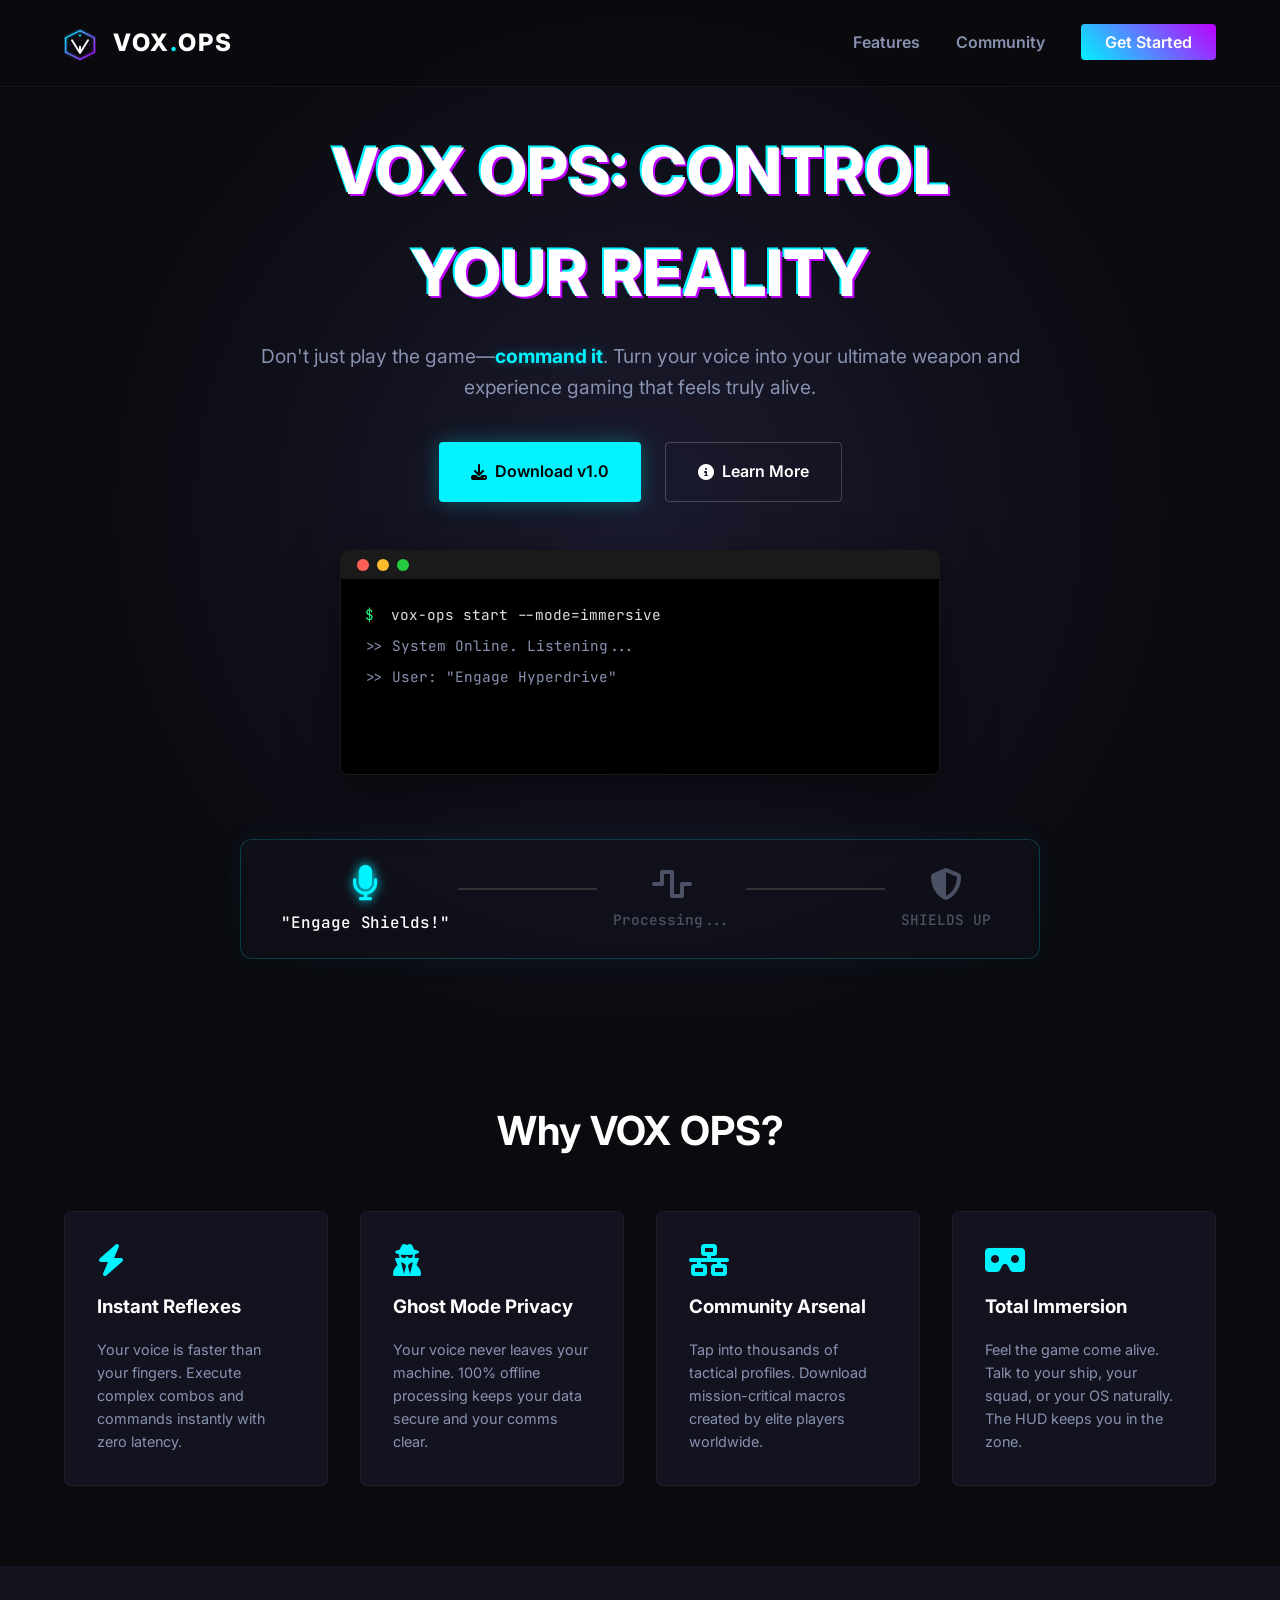
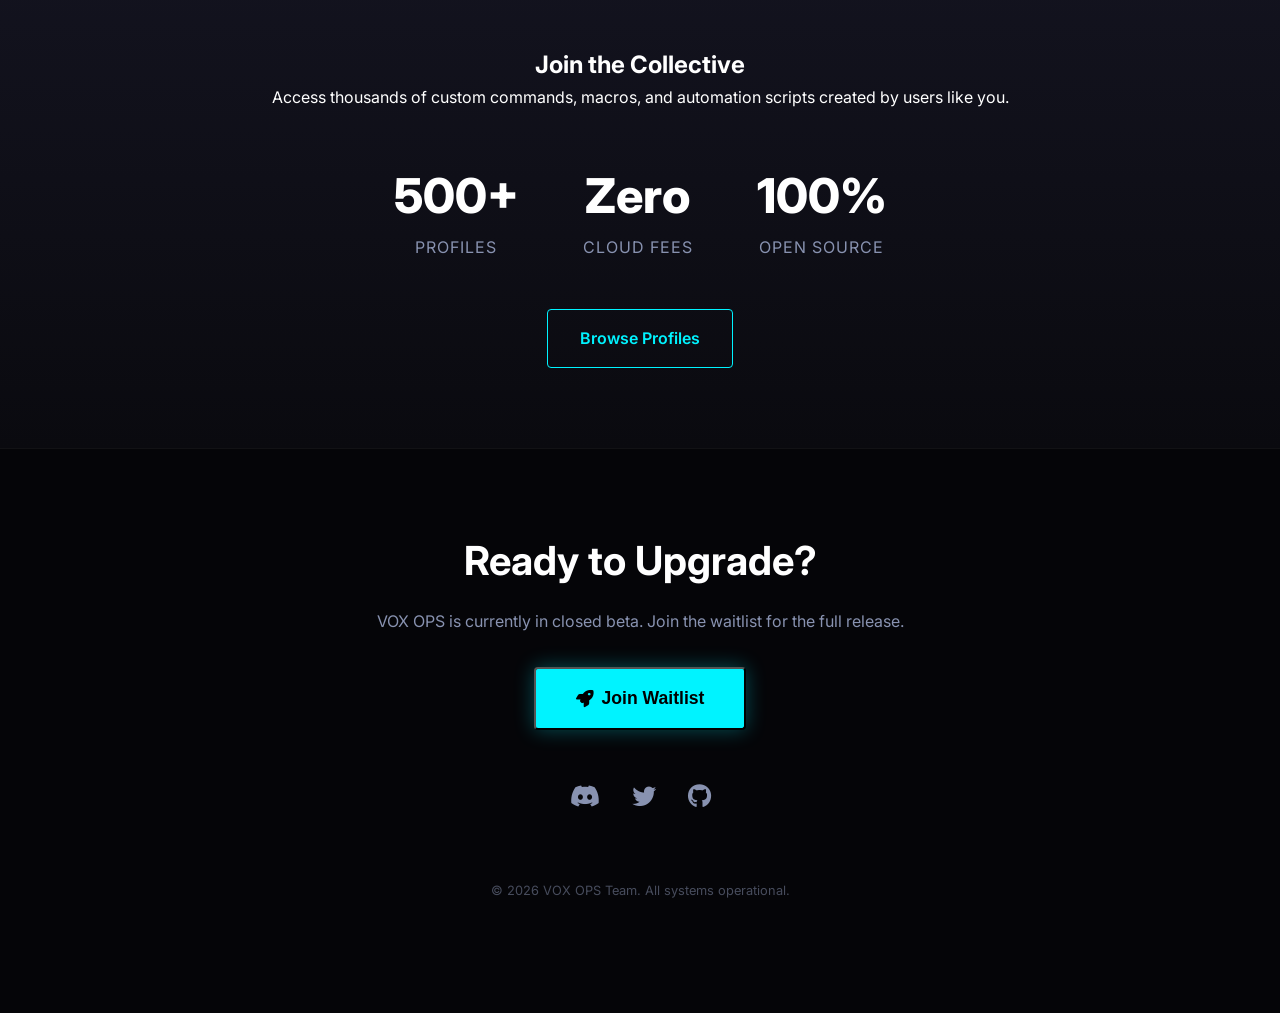
==== docs/index.html @ 04ea86f9 "Add files via upload" ====
<!DOCTYPE html>
<html lang="en">
<head>
    <meta charset="UTF-8">
    <meta name="viewport" content="width=device-width, initial-scale=1.0">
    <title>VOX OPS - The Next-Gen Voice Engine</title>
    
    <!-- SEO & Metadata -->
    <meta name="description" content="VOX OPS is a free, open-source, privacy-first AI voice assistant for gamers. Control your PC with zero latency, offline recognition, and custom macros.">
    <meta name="keywords" content="voice control, gaming voice ai, open source, privacy focused, offline speech recognition, elite dangerous voice attack alternative, star citizen voice commands, low latency voice macro, vox ops, voice ops, python voice assistant">
    <meta name="author" content="VOX OPS Team">
    <meta name="robots" content="index, follow">
    
    <!-- Open Graph / Social Media -->
    <meta property="og:title" content="VOX OPS: Control Your Reality">
    <meta property="og:description" content="The offline, privacy-first AI voice assistant designed for gamers. Zero latency. 100% Free.">
    <meta property="og:type" content="website">
    <meta property="og:url" content="https://pyvoice-community.onrender.com/">
    
    <link rel="icon" type="image/svg+xml" href="favicon.svg">
    <link rel="stylesheet" href="styles.css">
    <link rel="stylesheet" href="animation.css">
    <link href="https://fonts.googleapis.com/css2?family=Inter:wght@400;600;800&family=JetBrains+Mono:wght@400;700&display=swap" rel="stylesheet">
    <!-- Font Awesome for Icons -->
    <link rel="stylesheet" href="https://cdnjs.cloudflare.com/ajax/libs/font-awesome/6.4.0/css/all.min.css">
</head>
<body>

    <!-- NAV -->
    <nav class="navbar">
        <div class="logo">
            <img src="logo.svg" alt="VOX OPS Logo" style="height: 32px; vertical-align: middle; margin-right: 10px;">
            VOX<span class="dot">.</span>OPS
        </div>
        <div class="nav-links">
            <a href="#features">Features</a>
            <a href="#community">Community</a>
            <a href="#download" class="btn-nav">Get Started</a>
        </div>
    </nav>

    <!-- HERO -->
    <section class="hero">
        <div class="hero-content">
            <h1 class="glitch" data-text="VOX OPS: CONTROL YOUR REALITY">VOX OPS: CONTROL YOUR REALITY</h1>
            <p class="subtitle">Don't just play the game—<span class="highlight">command it</span>. Turn your voice into your ultimate weapon and experience gaming that feels truly alive.</p>
            <div class="cta-group">
                <!-- TODO: Replace YOUR_USERNAME and YOUR_REPO with your actual GitHub info after creating the release -->
                <a href="https://github.com/YOUR_USERNAME/vox-ops/releases/download/v1.0/VOX_OPS.zip" class="btn-primary"><i class="fas fa-download"></i> Download v1.0</a>
                <a href="#features" class="btn-secondary"><i class="fas fa-info-circle"></i> Learn More</a>
            </div>
            <div class="terminal-preview">
                <div class="terminal-header">
                    <span class="circle red"></span>
                    <span class="circle yellow"></span>
                    <span class="circle green"></span>
                </div>
                <div class="terminal-body">
                    <p><span class="prompt">$</span> vox-ops start --mode=immersive</p>
                    <p class="output">>> System Online. Listening...</p>
                    <p class="output">>> User: "Engage Hyperdrive"</p>
                    <p class="output">>> Action: Diverting Power to Engines [100%]</p>
                    <p class="output">>> Action: Charging FSD... <span class="highlight">JUMP READY</span></p>
                </div>
            </div>

            <!-- LIVE ANIMATION DEMO -->
            <div class="voice-demo-container">
                <!-- Step 1: Voice Input -->
                <div class="demo-step" id="step1">
                    <i class="fas fa-microphone demo-icon"></i>
                    <div class="demo-text">"Engage Shields!"</div>
                </div>
                
                <!-- Line -->
                <div class="demo-line" id="line1"></div>
                
                <!-- Step 2: Processing -->
                <div class="demo-step" id="step2">
                    <i class="fas fa-wave-square demo-icon"></i>
                    <div class="demo-text">Processing...</div>
                </div>
                
                <!-- Line -->
                <div class="demo-line" id="line2"></div>
                
                <!-- Step 3: Action -->
                <div class="demo-step" id="step3">
                    <i class="fas fa-shield-alt demo-icon"></i>
                    <div class="demo-text">SHIELDS UP</div>
                </div>
            </div>
        </div>
    </section>

    <!-- FEATURES GRID -->
    <section id="features" class="features">
        <h2 class="section-title">Why VOX OPS?</h2>
        <div class="grid">
            <div class="card">
                <i class="fas fa-bolt icon"></i>
                <h3>Instant Reflexes</h3>
                <p>Your voice is faster than your fingers. Execute complex combos and commands instantly with zero latency.</p>
            </div>
            <div class="card">
                <i class="fas fa-user-secret icon"></i>
                <h3>Ghost Mode Privacy</h3>
                <p>Your voice never leaves your machine. 100% offline processing keeps your data secure and your comms clear.</p>
            </div>
            <div class="card">
                <i class="fas fa-network-wired icon"></i>
                <h3>Community Arsenal</h3>
                <p>Tap into thousands of tactical profiles. Download mission-critical macros created by elite players worldwide.</p>
            </div>
            <div class="card">
                <i class="fas fa-vr-cardboard icon"></i>
                <h3>Total Immersion</h3>
                <p>Feel the game come alive. Talk to your ship, your squad, or your OS naturally. The HUD keeps you in the zone.</p>
            </div>
        </div>
    </section>

    <!-- COMMUNITY SECTION -->
    <section id="community" class="community">
        <div class="community-content">
            <h2>Join the Collective</h2>
            <p>Access thousands of custom commands, macros, and automation scripts created by users like you.</p>
            <div class="stats">
                <div class="stat-item">
                    <span class="count">500+</span>
                    <span class="label">Profiles</span>
                </div>
                <div class="stat-item">
                    <span class="count">Zero</span>
                    <span class="label">Cloud Fees</span>
                </div>
                <div class="stat-item">
                    <span class="count">100%</span>
                    <span class="label">Open Source</span>
                </div>
            </div>
            <a href="https://pyvoice-community.onrender.com" target="_blank" class="btn-outline">Browse Profiles</a>
        </div>
    </section>

    <!-- DOWNLOAD / FOOTER -->
    <footer id="download">
        <div class="footer-content">
            <h2>Ready to Upgrade?</h2>
            <p>VOX OPS is currently in closed beta. Join the waitlist for the full release.</p>
            <div class="download-options">
                <button class="btn-primary large" onclick="alert('Release Build In Progress. Stay Tuned!')"><i class="fas fa-rocket"></i> Join Waitlist</button>
            </div>
            <div class="socials">
                <a href="#"><i class="fab fa-discord"></i></a>
                <a href="#"><i class="fab fa-twitter"></i></a>
                <a href="#"><i class="fab fa-github"></i></a>
            </div>
            <p class="copyright">&copy; 2026 VOX OPS Team. All systems operational.</p>
        </div>
    </footer>

    <script src="script.js"></script>
</body>
</html>
---- docs/styles.css ----
:root {
    --bg-dark: #0a0a0f;
    --bg-card: #13131f;
    --primary: #00f3ff; /* Cyan */
    --secondary: #bd00ff; /* Purple */
    --text-main: #ffffff;
    --text-muted: #8892b0;
    --accent: #2bff88; /* Green for terminal */
    --font-main: 'Inter', sans-serif;
    --font-code: 'JetBrains Mono', monospace;
}

* {
    margin: 0;
    padding: 0;
    box-sizing: border-box;
    scroll-behavior: smooth;
}

body {
    background-color: var(--bg-dark);
    color: var(--text-main);
    font-family: var(--font-main);
    line-height: 1.6;
    overflow-x: hidden;
}

/* NAVBAR */
.navbar {
    display: flex;
    justify-content: space-between;
    align-items: center;
    padding: 1.5rem 5%;
    position: fixed;
    width: 100%;
    top: 0;
    background: rgba(10, 10, 15, 0.9);
    backdrop-filter: blur(10px);
    z-index: 1000;
    border-bottom: 1px solid rgba(255, 255, 255, 0.05);
}

.logo {
    font-size: 1.5rem;
    font-weight: 800;
    letter-spacing: 2px;
}

.logo .dot {
    color: var(--primary);
}

.nav-links a {
    color: var(--text-muted);
    text-decoration: none;
    margin-left: 2rem;
    font-weight: 600;
    transition: 0.3s;
}

.nav-links a:hover {
    color: var(--primary);
}

.btn-nav {
    background: linear-gradient(45deg, var(--primary), var(--secondary));
    padding: 0.5rem 1.5rem;
    border-radius: 4px;
    color: white !important;
}

/* HERO SECTION */
.hero {
    min-height: 100vh;
    height: auto;
    display: flex;
    align-items: center;
    justify-content: center;
    text-align: center;
    padding: 120px 5% 60px 5%;
    background: radial-gradient(circle at 50% 50%, #1a1a2e 0%, var(--bg-dark) 70%);
}

.hero-content {
    max-width: 800px;
    width: 100%;
    display: flex;
    flex-direction: column;
    align-items: center;
}

h1.glitch {
    font-size: 4rem;
    font-weight: 800;
    margin-bottom: 1rem;
    position: relative;
    color: var(--text-main);
    text-shadow: 2px 2px var(--secondary), -2px -2px var(--primary);
}

.subtitle {
    font-size: 1.2rem;
    color: var(--text-muted);
    margin-bottom: 2.5rem;
}

.cta-group {
    display: flex;
    justify-content: center;
    gap: 1.5rem;
    margin-bottom: 3rem;
}

.btn-primary, .btn-secondary {
    padding: 1rem 2rem;
    border-radius: 4px;
    text-decoration: none;
    font-weight: 600;
    transition: 0.3s;
    display: inline-flex;
    align-items: center;
    gap: 0.5rem;
}

.btn-primary {
    background: var(--primary);
    color: #000;
    box-shadow: 0 0 20px rgba(0, 243, 255, 0.3);
}

.btn-primary:hover {
    transform: translateY(-2px);
    box-shadow: 0 0 30px rgba(0, 243, 255, 0.5);
}

.btn-secondary {
    border: 1px solid rgba(255, 255, 255, 0.2);
    color: var(--text-main);
}

.btn-secondary:hover {
    background: rgba(255, 255, 255, 0.1);
}

/* TERMINAL PREVIEW */
.terminal-preview {
    background: #000;
    border: 1px solid rgba(255, 255, 255, 0.1);
    border-radius: 8px;
    text-align: left;
    max-width: 600px;
    width: 100%;
    margin: 0 auto;
    box-shadow: 0 20px 50px rgba(0, 0, 0, 0.5);
    overflow: hidden;
}

.terminal-header {
    background: #1a1a1a;
    padding: 0.5rem 1rem;
    display: flex;
    gap: 0.5rem;
}

.circle {
    width: 12px;
    height: 12px;
    border-radius: 50%;
}

.red { background: #ff5f56; }
.yellow { background: #ffbd2e; }
.green { background: #27c93f; }

.terminal-body {
    padding: 1.5rem;
    font-family: var(--font-code);
    font-size: 0.9rem;
    color: #e0e0e0;
}

.prompt { color: var(--accent); margin-right: 0.5rem; }
.output { color: var(--text-muted); margin-top: 0.5rem; display: block; }

.highlight {
    color: var(--primary);
    font-weight: bold;
    text-shadow: 0 0 10px rgba(0, 243, 255, 0.3);
}

/* FEATURES GRID */
.features {
    padding: 5rem 5%;
}

.section-title {
    text-align: center;
    font-size: 2.5rem;
    margin-bottom: 3rem;
}

.grid {
    display: grid;
    grid-template-columns: repeat(auto-fit, minmax(250px, 1fr));
    gap: 2rem;
}

.card {
    background: var(--bg-card);
    padding: 2rem;
    border-radius: 8px;
    border: 1px solid rgba(255, 255, 255, 0.05);
    transition: 0.3s;
}

.card:hover {
    transform: translateY(-5px);
    border-color: var(--primary);
    box-shadow: 0 10px 30px rgba(0, 243, 255, 0.1);
}

.icon {
    font-size: 2rem;
    color: var(--primary);
    margin-bottom: 1rem;
}

.card h3 {
    margin-bottom: 1rem;
}

.card p {
    color: var(--text-muted);
    font-size: 0.9rem;
}

/* COMMUNITY SECTION */
.community {
    padding: 5rem 5%;
    text-align: center;
    background: linear-gradient(to top, #0a0a0f, #13131f);
}

.community-content {
    max-width: 1000px;
    margin: 0 auto;
}

.stats {
    display: flex;
    justify-content: center;
    gap: 4rem;
    margin: 3rem 0;
    flex-wrap: wrap;
}

.stat-item {
    display: flex;
    flex-direction: column;
}

.count {
    font-size: 3rem;
    font-weight: 800;
    color: var(--text-main);
}

.label {
    color: var(--text-muted);
    font-size: 1rem;
    text-transform: uppercase;
    letter-spacing: 1px;
}

.btn-outline {
    display: inline-block;
    padding: 1rem 2rem;
    border: 1px solid var(--primary);
    color: var(--primary);
    text-decoration: none;
    border-radius: 4px;
    font-weight: 600;
    transition: 0.3s;
}

.btn-outline:hover {
    background: var(--primary);
    color: #000;
    box-shadow: 0 0 20px rgba(0, 243, 255, 0.3);
}

/* FOOTER */
footer {
    padding: 5rem 5%;
    text-align: center;
    background: #050508;
    border-top: 1px solid rgba(255, 255, 255, 0.05);
}

.footer-content {
    max-width: 800px;
    margin: 0 auto; /* Fix drifting to left */
    display: flex;
    flex-direction: column;
    align-items: center;
}

.footer-content h2 {
    font-size: 2.5rem;
    margin-bottom: 1rem;
}

.footer-content p {
    color: var(--text-muted);
    margin-bottom: 2rem;
}

.download-options {
    display: flex;
    gap: 1rem;
    margin-bottom: 3rem;
    flex-wrap: wrap;
    justify-content: center;
}

.large {
    padding: 1.2rem 2.5rem;
    font-size: 1.1rem;
}

.socials {
    display: flex;
    gap: 2rem;
    margin-bottom: 2rem;
}

.socials a {
    color: var(--text-muted);
    font-size: 1.5rem;
    transition: 0.3s;
}

.socials a:hover {
    color: var(--primary);
    transform: translateY(-3px);
}

.copyright {
    font-size: 0.8rem;
    opacity: 0.5;
    margin-top: 2rem;
}

/* RESPONSIVE */
@media (max-width: 768px) {
    .navbar {
        padding: 1rem 5%;
    }
    
    .nav-links {
        display: none; /* Mobile menu hidden for simplicity */
    }
    
    h1.glitch {
        font-size: 2.5rem;
    }
    
    .cta-group {
        flex-direction: column;
    }
    
    .stats {
        gap: 2rem;
    }
}
---- docs/animation.css ----
/* ANIMATION CONTAINER */
.voice-demo-container {
    margin-top: 4rem;
    position: relative;
    width: 100%;
    max-width: 800px;
    height: 120px;
    background: rgba(19, 19, 31, 0.5);
    border: 1px solid rgba(0, 243, 255, 0.2);
    border-radius: 12px;
    display: flex;
    align-items: center;
    justify-content: space-between;
    padding: 0 3rem;
    overflow: hidden;
    box-shadow: 0 0 30px rgba(0, 243, 255, 0.05);
}

/* STEP 1: USER VOICE */
.demo-step {
    display: flex;
    flex-direction: column;
    align-items: center;
    justify-content: center;
    position: relative;
    z-index: 2;
    transition: all 0.5s ease;
    opacity: 0.5;
}

.demo-step.active {
    opacity: 1;
    transform: scale(1.1);
}

.demo-icon {
    font-size: 2rem;
    margin-bottom: 0.5rem;
    color: var(--text-muted);
}

.demo-step.active .demo-icon {
    color: var(--primary);
    text-shadow: 0 0 10px var(--primary);
}

.demo-text {
    font-family: var(--font-code);
    font-size: 0.9rem;
    color: var(--text-muted);
    font-weight: 500;
}

.demo-step.active .demo-text {
    color: #fff;
}

/* CONNECTING LINES */
.demo-line {
    flex-grow: 1;
    height: 2px;
    background: #333;
    margin: 0 1rem;
    position: relative;
    top: -10px;
}

.demo-line::after {
    content: '';
    position: absolute;
    top: 0;
    left: 0;
    width: 0%;
    height: 100%;
    background: var(--primary);
    box-shadow: 0 0 10px var(--primary);
    transition: width 0.5s linear;
}

.demo-line.active::after {
    width: 100%;
}

/* PULSE EFFECT FOR MIC */
@keyframes mic-pulse {
    0% { transform: scale(1); box-shadow: 0 0 0 0 rgba(0, 243, 255, 0.4); }
    70% { transform: scale(1.2); box-shadow: 0 0 0 10px rgba(0, 243, 255, 0); }
    100% { transform: scale(1); box-shadow: 0 0 0 0 rgba(0, 243, 255, 0); }
}

.demo-step.active .fa-microphone {
    animation: mic-pulse 1.5s infinite;
}

/* ACTION SUCCESS FLASH */
.demo-step.success .demo-icon {
    color: var(--accent);
    text-shadow: 0 0 15px var(--accent);
}

.demo-step.success .demo-text {
    color: var(--accent);
}
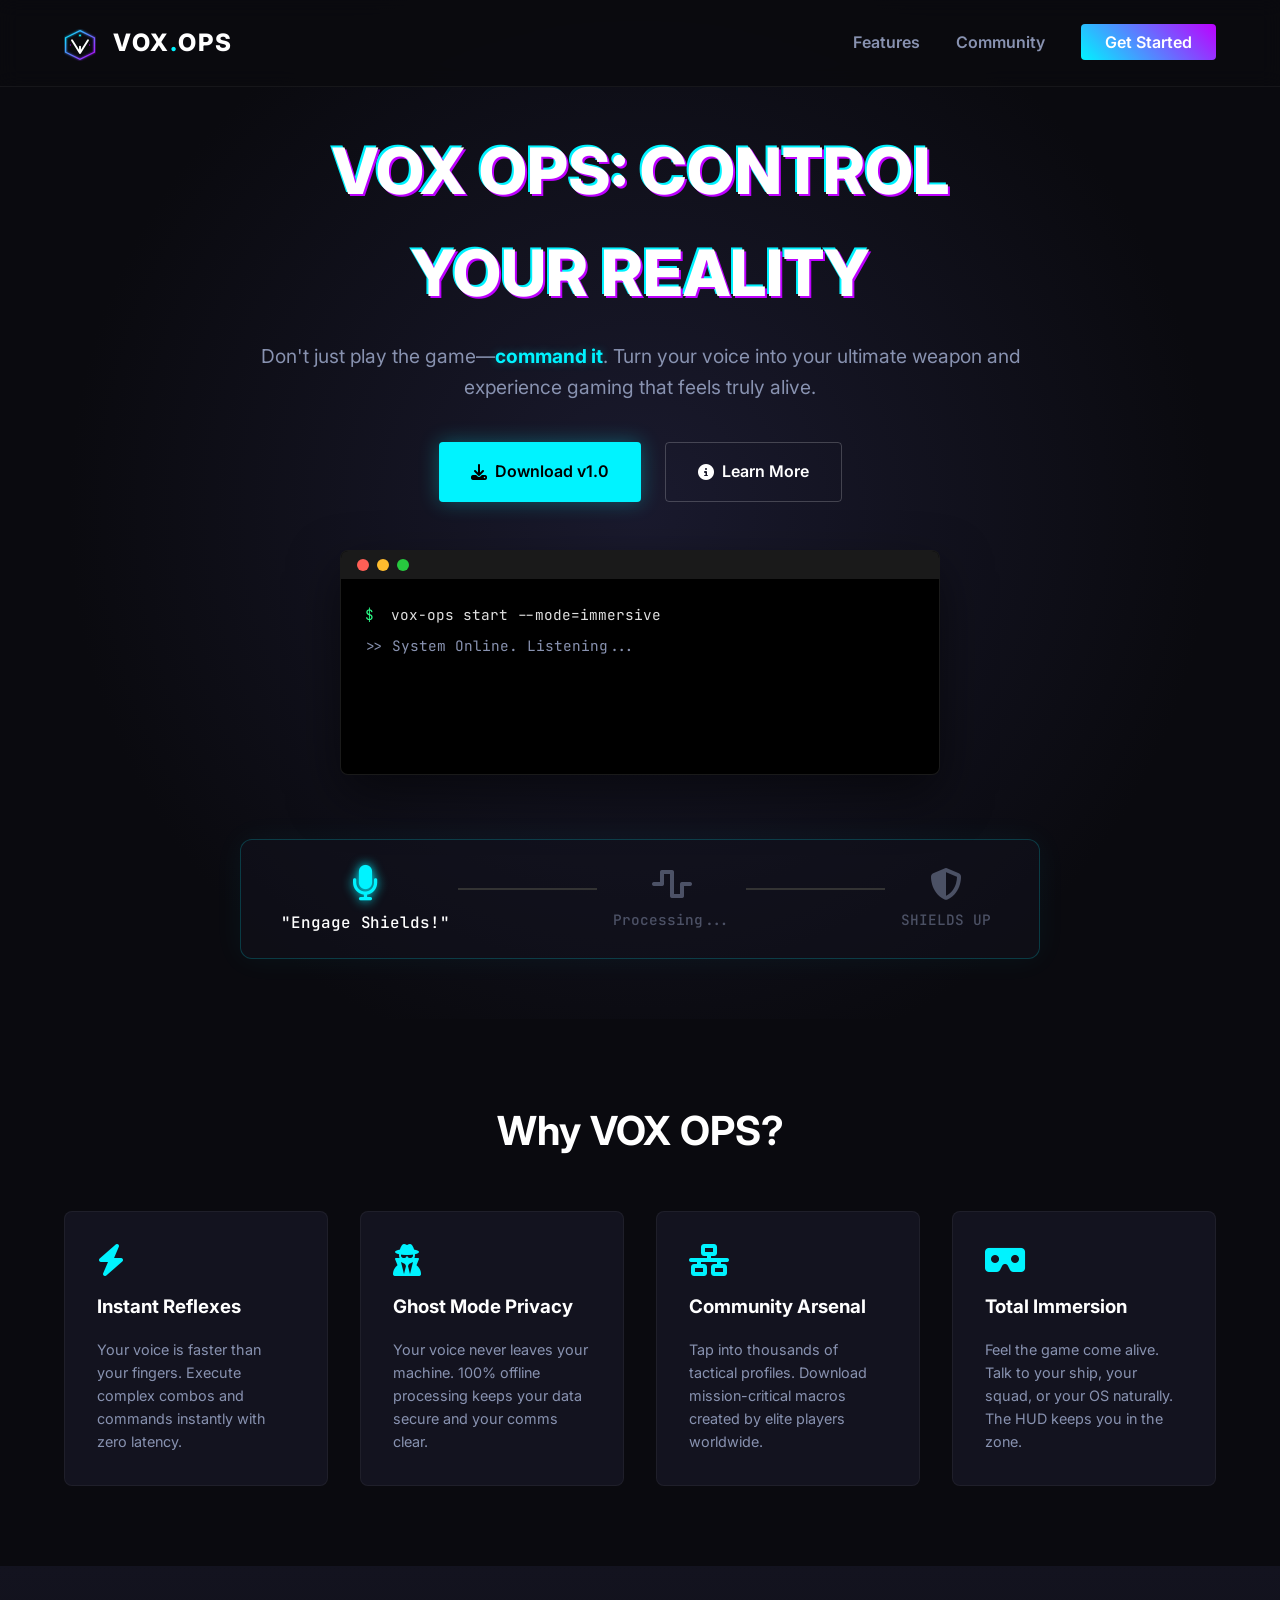
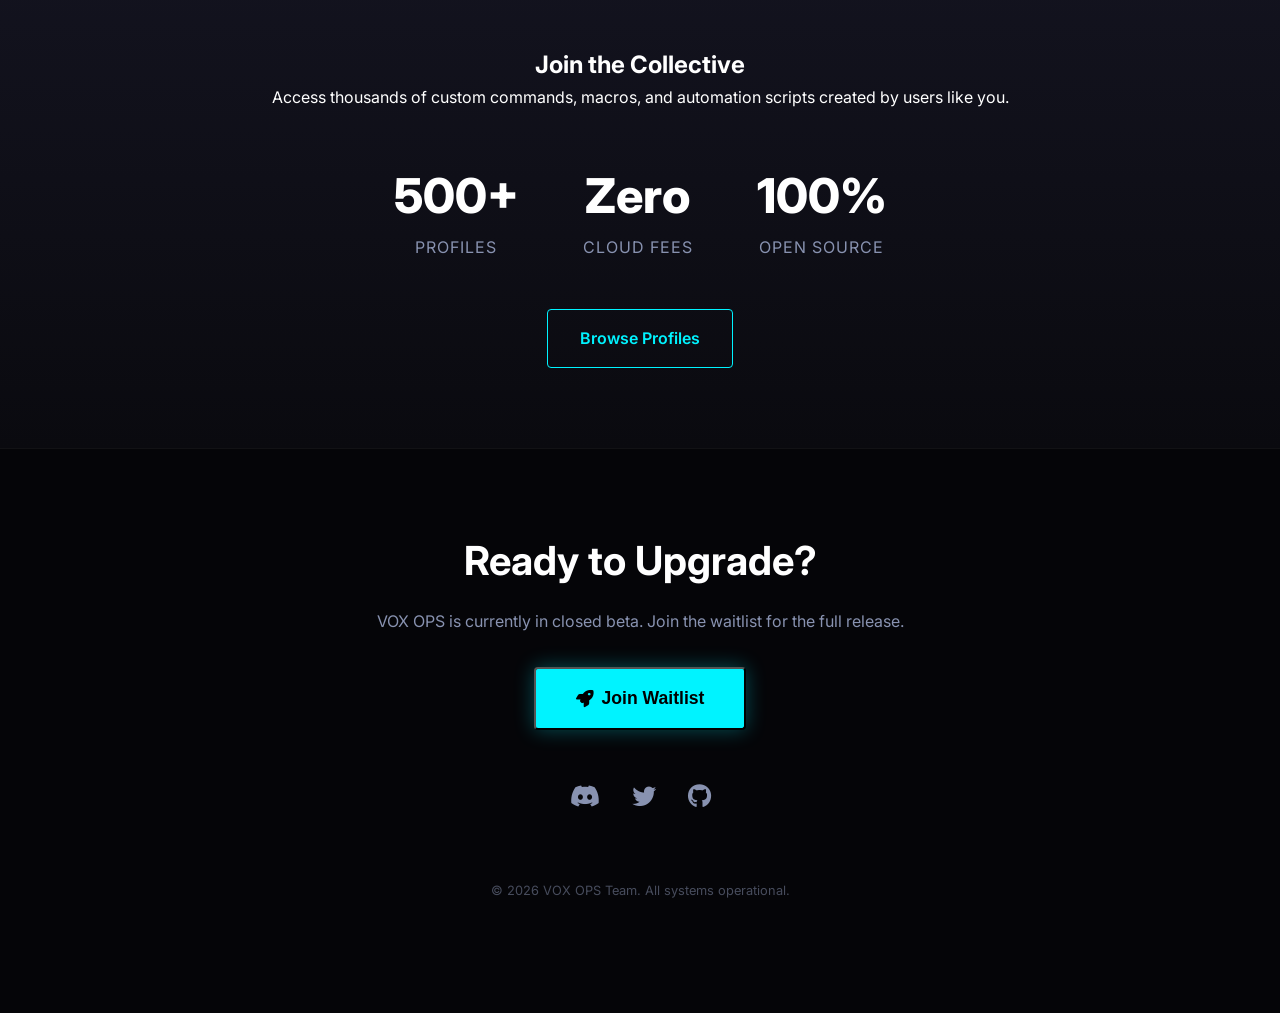
==== commit 0ed90c11: "Update index.html" ====
--- a/docs/index.html
+++ b/docs/index.html
@@ -46,7 +46,7 @@
             <p class="subtitle">Don't just play the game—<span class="highlight">command it</span>. Turn your voice into your ultimate weapon and experience gaming that feels truly alive.</p>
             <div class="cta-group">
                 <!-- TODO: Replace YOUR_USERNAME and YOUR_REPO with your actual GitHub info after creating the release -->
-                <a href="https://github.com/YOUR_USERNAME/vox-ops/releases/download/v1.0/VOX_OPS.zip" class="btn-primary"><i class="fas fa-download"></i> Download v1.0</a>
+                <a href="https://github.com/milak-web/vox-ops/releases/download/v1.0/VOX_OPS.zip" class="btn-primary"><i class="fas fa-download"></i> Download v1.0</a>
                 <a href="#features" class="btn-secondary"><i class="fas fa-info-circle"></i> Learn More</a>
             </div>
             <div class="terminal-preview">
@@ -162,4 +162,4 @@
 
     <script src="script.js"></script>
 </body>
-</html>+</html>
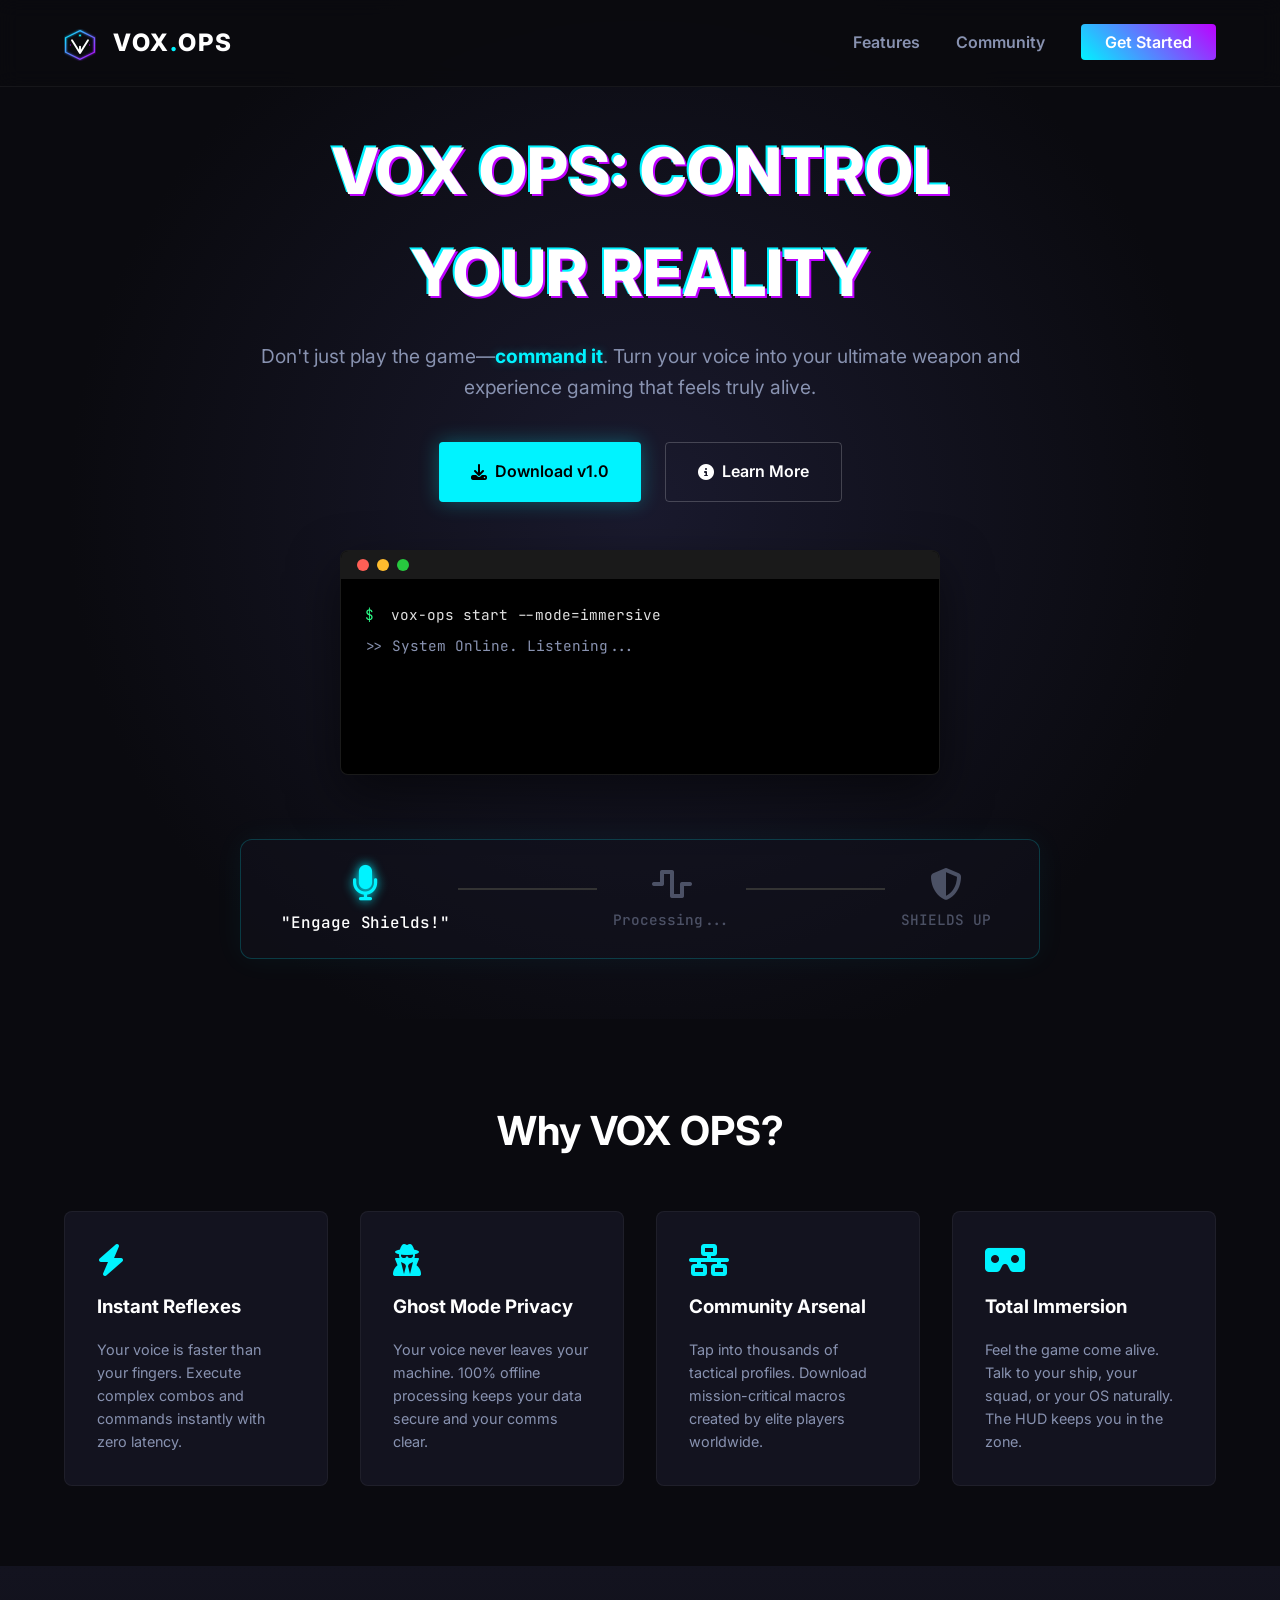
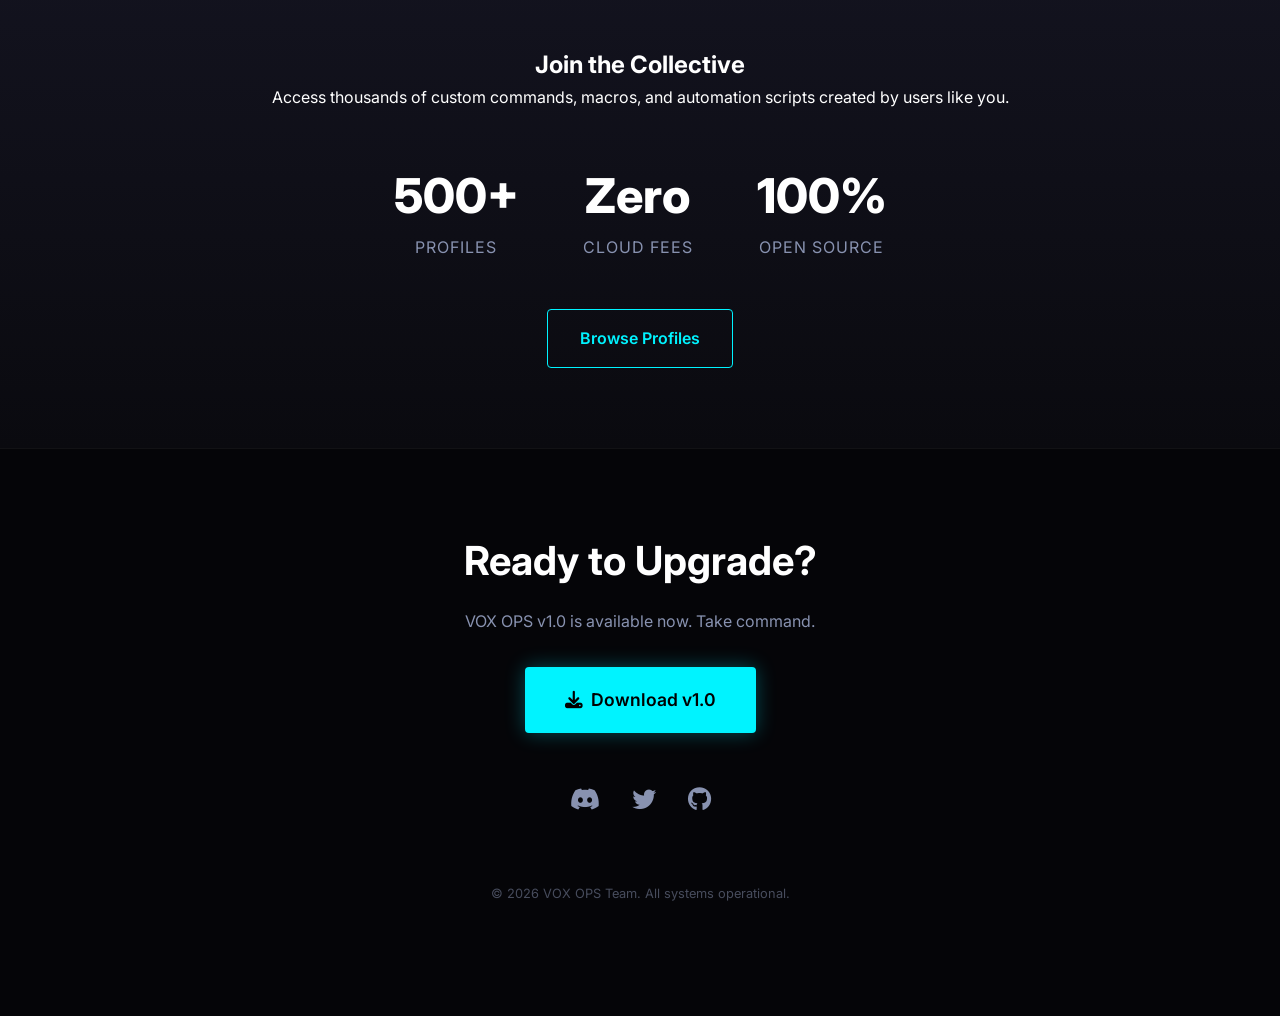
==== commit 62b69a91: "Update index.html" ====
--- a/docs/index.html
+++ b/docs/index.html
@@ -15,7 +15,29 @@
     <meta property="og:title" content="VOX OPS: Control Your Reality">
     <meta property="og:description" content="The offline, privacy-first AI voice assistant designed for gamers. Zero latency. 100% Free.">
     <meta property="og:type" content="website">
-    <meta property="og:url" content="https://pyvoice-community.onrender.com/">
+    <meta property="og:url" content="https://milak-web.github.io/vox-ops/">
+    
+    <!-- Schema.org Structured Data for Google Rich Snippets -->
+    <script type="application/ld+json">
+    {
+      "@context": "https://schema.org",
+      "@type": "SoftwareApplication",
+      "name": "VOX OPS",
+      "operatingSystem": "Windows",
+      "applicationCategory": "GameApplication",
+      "offers": {
+        "@type": "Offer",
+        "price": "0",
+        "priceCurrency": "USD"
+      },
+      "description": "VOX OPS is a free, open-source, offline AI voice assistant for gaming. Control Elite Dangerous, Star Citizen, and Windows with zero latency voice commands.",
+      "author": {
+        "@type": "Person",
+        "name": "milak-web"
+      },
+      "downloadUrl": "https://github.com/milak-web/vox-ops/releases/download/v1.0/VOXOPS.exe"
+    }
+    </script>
     
     <link rel="icon" type="image/svg+xml" href="favicon.svg">
     <link rel="stylesheet" href="styles.css">
@@ -46,7 +68,7 @@
             <p class="subtitle">Don't just play the game—<span class="highlight">command it</span>. Turn your voice into your ultimate weapon and experience gaming that feels truly alive.</p>
             <div class="cta-group">
                 <!-- TODO: Replace YOUR_USERNAME and YOUR_REPO with your actual GitHub info after creating the release -->
-                <a href="https://github.com/milak-web/vox-ops/releases/download/v1.0/VOX_OPS.zip" class="btn-primary"><i class="fas fa-download"></i> Download v1.0</a>
+                <a href="https://github.com/milak-web/vox-ops/releases/download/v1.0/VOXOPS.exe" class="btn-primary"><i class="fas fa-download"></i> Download v1.0</a>
                 <a href="#features" class="btn-secondary"><i class="fas fa-info-circle"></i> Learn More</a>
             </div>
             <div class="terminal-preview">
@@ -147,14 +169,14 @@
     <footer id="download">
         <div class="footer-content">
             <h2>Ready to Upgrade?</h2>
-            <p>VOX OPS is currently in closed beta. Join the waitlist for the full release.</p>
+            <p>VOX OPS v1.0 is available now. Take command.</p>
             <div class="download-options">
-                <button class="btn-primary large" onclick="alert('Release Build In Progress. Stay Tuned!')"><i class="fas fa-rocket"></i> Join Waitlist</button>
+                <a href="https://github.com/milak-web/vox-ops/releases/download/v1.0/VOXOPS.exe" class="btn-primary large"><i class="fas fa-download"></i> Download v1.0</a>
             </div>
             <div class="socials">
                 <a href="#"><i class="fab fa-discord"></i></a>
                 <a href="#"><i class="fab fa-twitter"></i></a>
-                <a href="#"><i class="fab fa-github"></i></a>
+                <a href="https://github.com/milak-web/vox-ops"><i class="fab fa-github"></i></a>
             </div>
             <p class="copyright">&copy; 2026 VOX OPS Team. All systems operational.</p>
         </div>
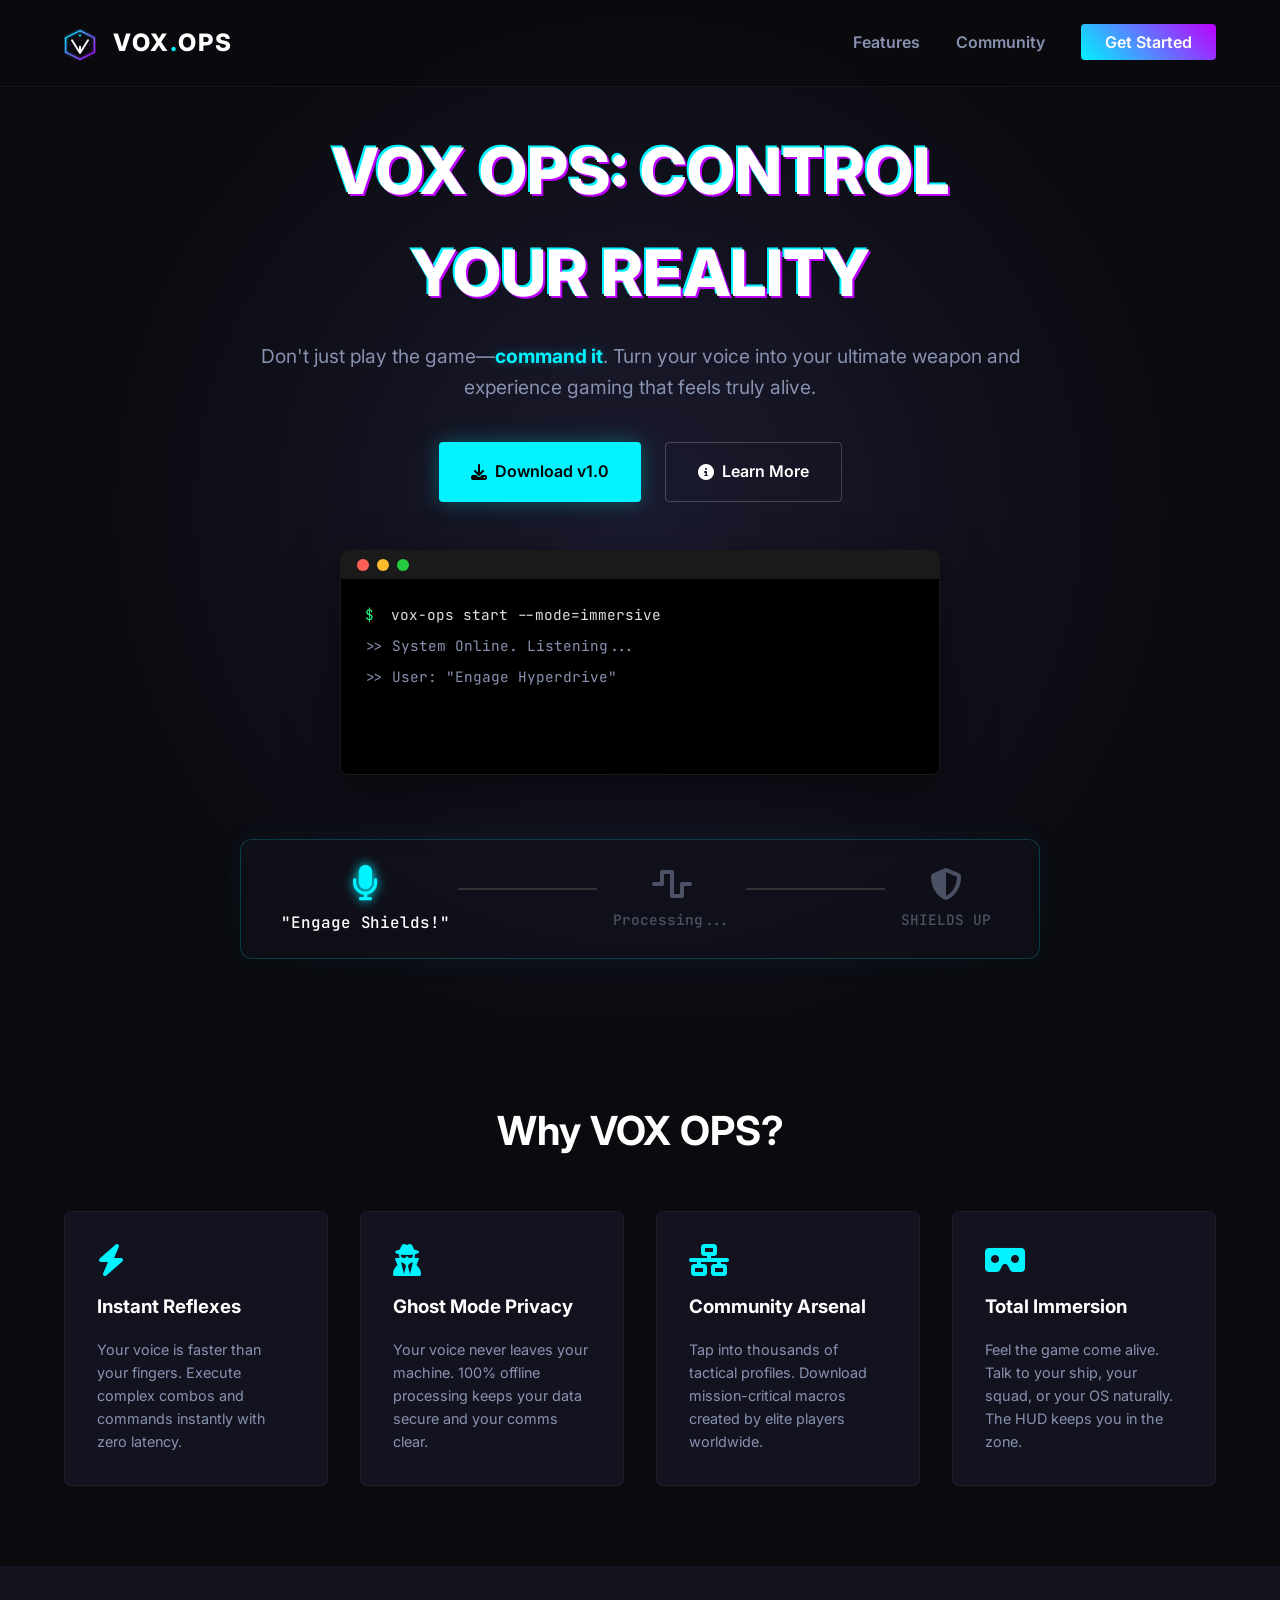
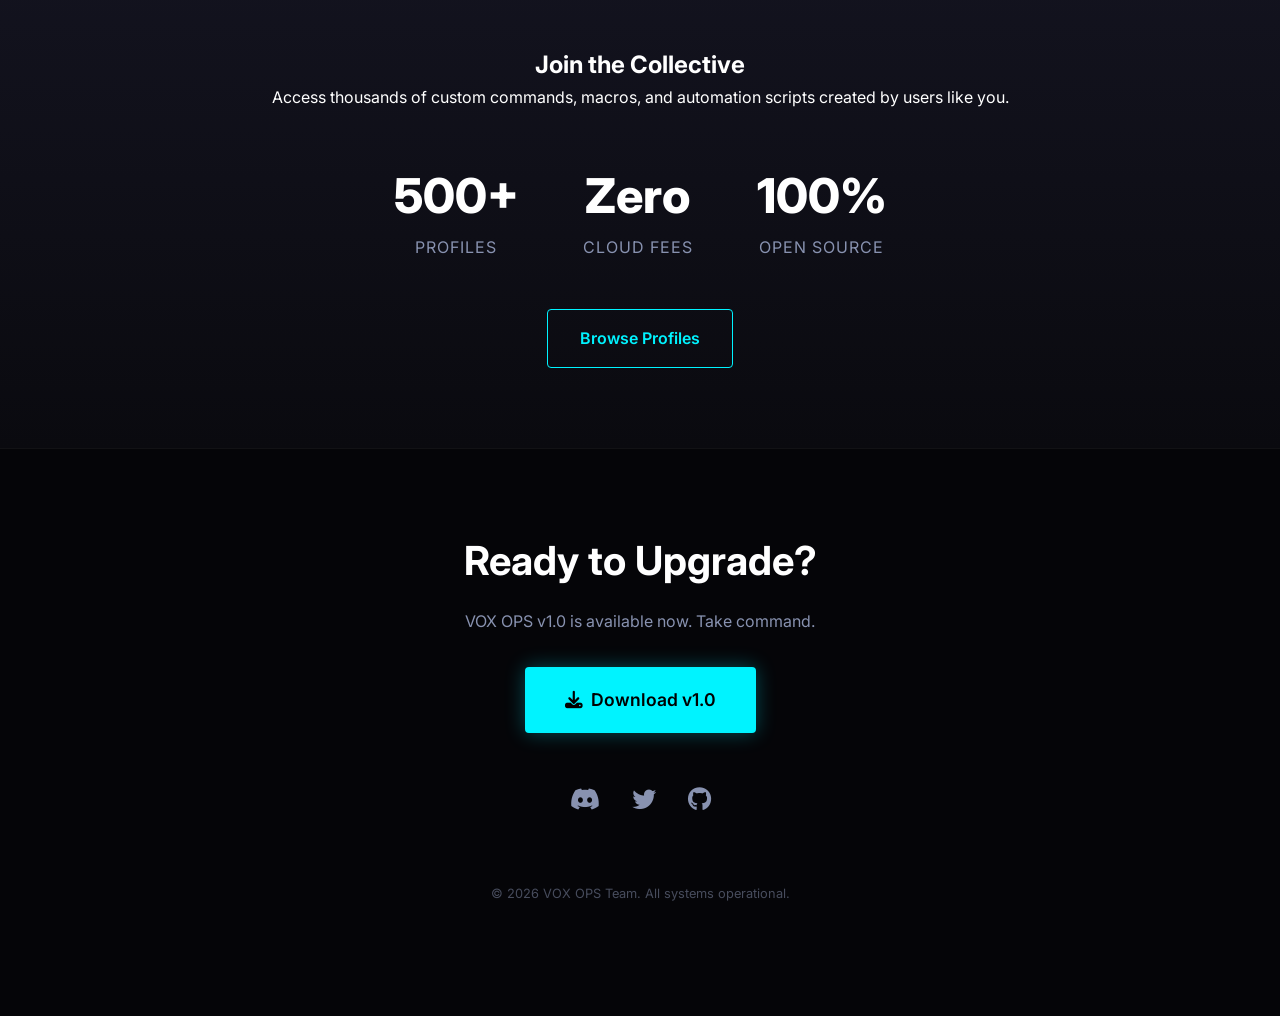
==== commit 21913581: "feat: add v6.4 source files" ====
--- a/docs/index.html
+++ b/docs/index.html
@@ -184,4 +184,4 @@
 
     <script src="script.js"></script>
 </body>
-</html>
+</html>
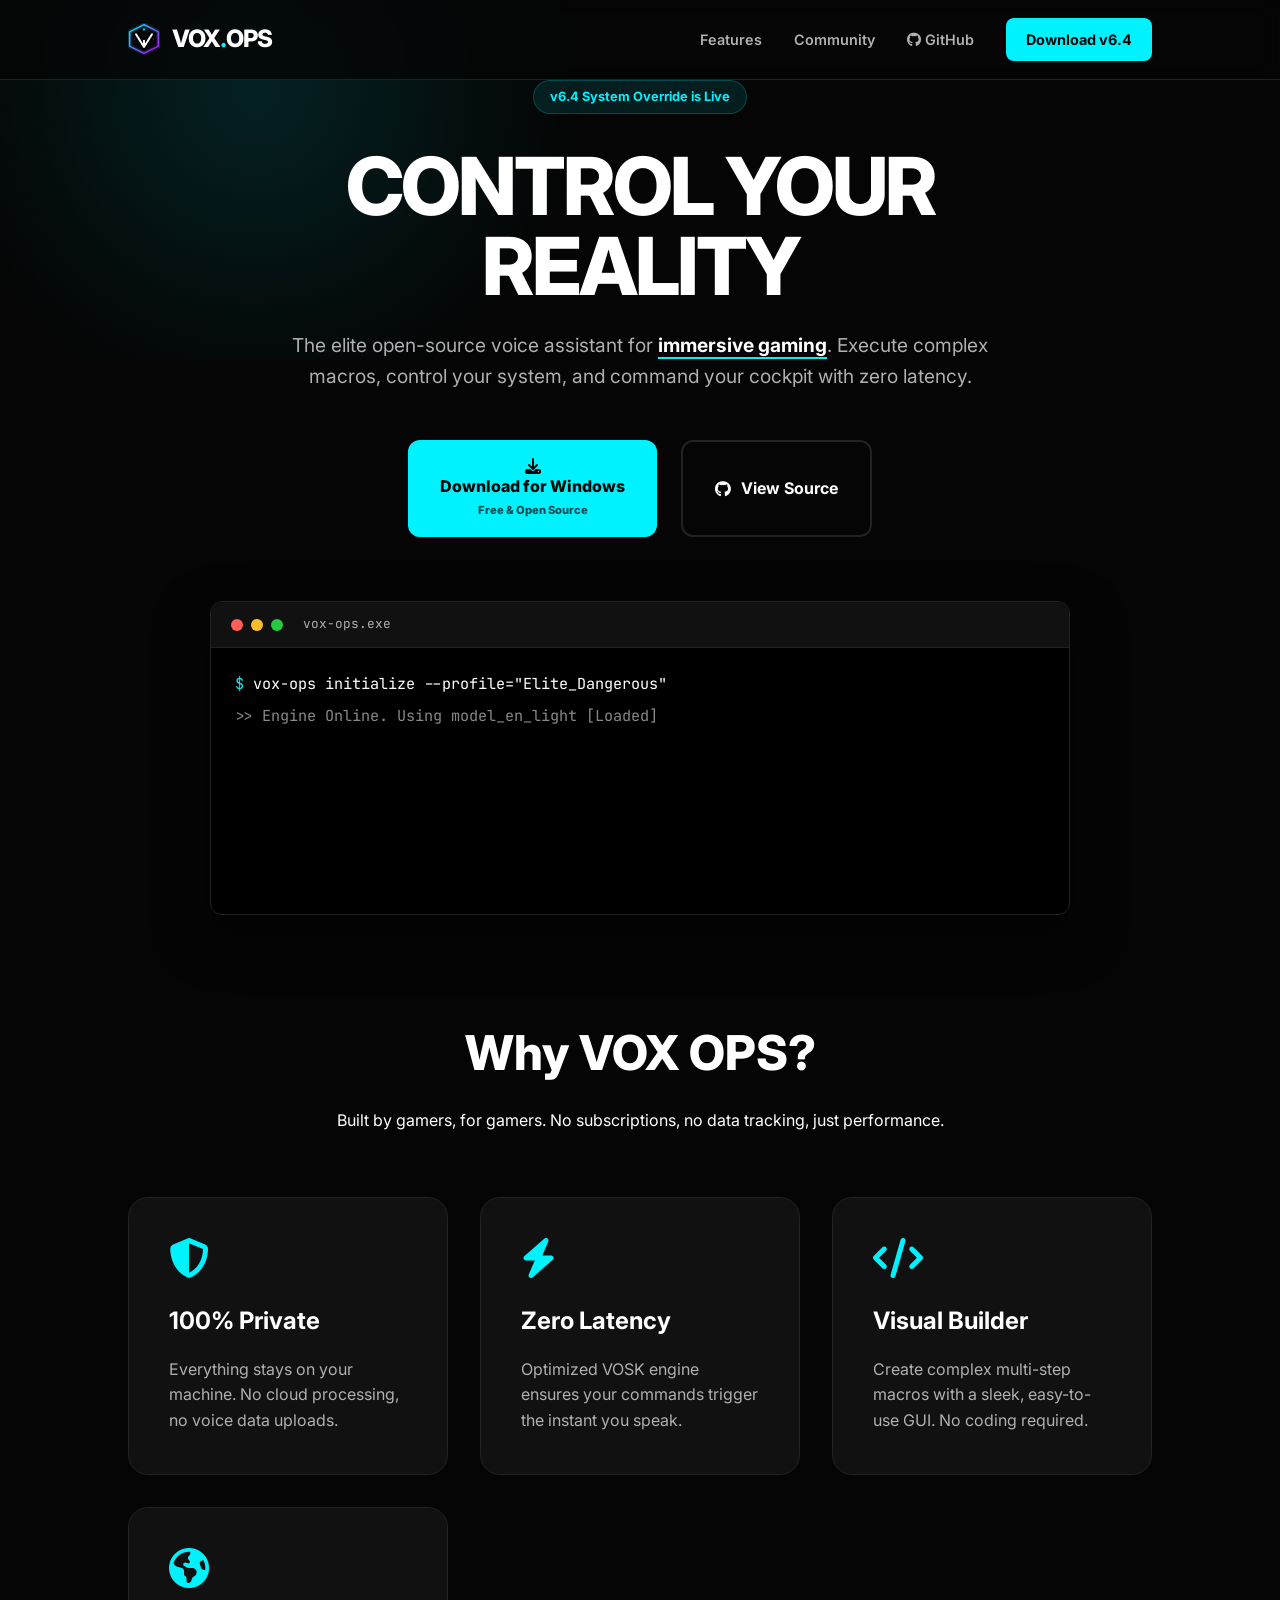
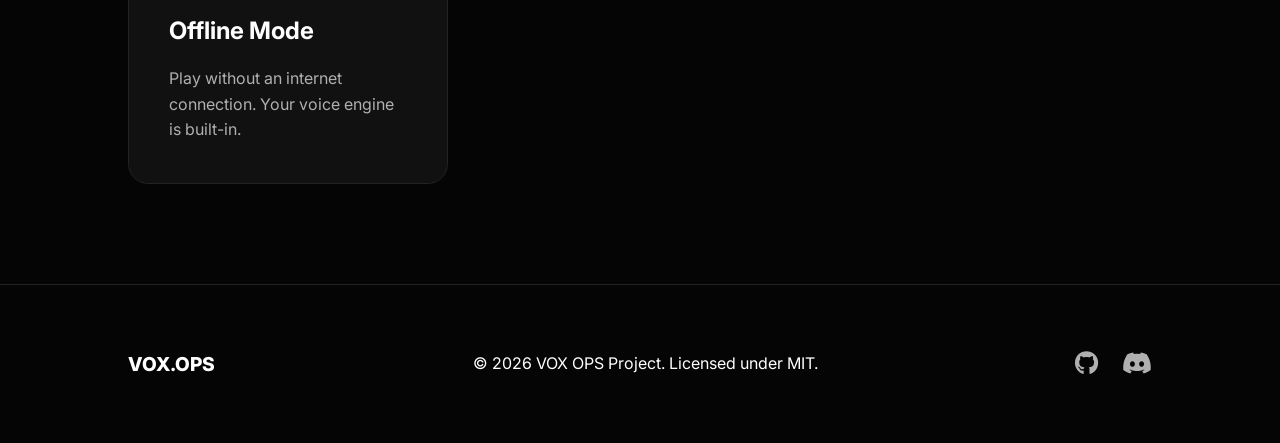
==== commit aec471ec: "feat: enhance website and update about dialog" ====
--- a/docs/index.html
+++ b/docs/index.html
@@ -8,7 +8,7 @@
     <!-- SEO & Metadata -->
     <meta name="description" content="VOX OPS is a free, open-source, privacy-first AI voice assistant for gamers. Control your PC with zero latency, offline recognition, and custom macros.">
     <meta name="keywords" content="voice control, gaming voice ai, open source, privacy focused, offline speech recognition, elite dangerous voice attack alternative, star citizen voice commands, low latency voice macro, vox ops, voice ops, python voice assistant">
-    <meta name="author" content="VOX OPS Team">
+    <meta name="author" content="milak-web">
     <meta name="robots" content="index, follow">
     
     <!-- Open Graph / Social Media -->
@@ -17,7 +17,7 @@
     <meta property="og:type" content="website">
     <meta property="og:url" content="https://milak-web.github.io/vox-ops/">
     
-    <!-- Schema.org Structured Data for Google Rich Snippets -->
+    <!-- Schema.org Structured Data -->
     <script type="application/ld+json">
     {
       "@context": "https://schema.org",
@@ -35,7 +35,7 @@
         "@type": "Person",
         "name": "milak-web"
       },
-      "downloadUrl": "https://github.com/milak-web/vox-ops/releases/download/v1.0/VOXOPS.exe"
+      "downloadUrl": "https://github.com/milak-web/vox-ops/releases/download/v6.4/VOX_OPS.exe"
     }
     </script>
     
@@ -43,145 +43,107 @@
     <link rel="stylesheet" href="styles.css">
     <link rel="stylesheet" href="animation.css">
     <link href="https://fonts.googleapis.com/css2?family=Inter:wght@400;600;800&family=JetBrains+Mono:wght@400;700&display=swap" rel="stylesheet">
-    <!-- Font Awesome for Icons -->
     <link rel="stylesheet" href="https://cdnjs.cloudflare.com/ajax/libs/font-awesome/6.4.0/css/all.min.css">
 </head>
 <body>
 
+    <div class="background-glow"></div>
+
     <!-- NAV -->
     <nav class="navbar">
         <div class="logo">
-            <img src="logo.svg" alt="VOX OPS Logo" style="height: 32px; vertical-align: middle; margin-right: 10px;">
+            <img src="logo.svg" alt="VOX OPS Logo" class="logo-img">
             VOX<span class="dot">.</span>OPS
         </div>
         <div class="nav-links">
             <a href="#features">Features</a>
             <a href="#community">Community</a>
-            <a href="#download" class="btn-nav">Get Started</a>
+            <a href="https://github.com/milak-web/vox-ops" target="_blank"><i class="fab fa-github"></i> GitHub</a>
+            <a href="https://github.com/milak-web/vox-ops/releases/download/v6.4/VOX_OPS.exe" class="btn-nav">Download v6.4</a>
         </div>
     </nav>
 
     <!-- HERO -->
     <section class="hero">
         <div class="hero-content">
-            <h1 class="glitch" data-text="VOX OPS: CONTROL YOUR REALITY">VOX OPS: CONTROL YOUR REALITY</h1>
-            <p class="subtitle">Don't just play the game—<span class="highlight">command it</span>. Turn your voice into your ultimate weapon and experience gaming that feels truly alive.</p>
+            <div class="badge">v6.4 System Override is Live</div>
+            <h1 class="glitch" data-text="CONTROL YOUR REALITY">CONTROL YOUR REALITY</h1>
+            <p class="subtitle">The elite open-source voice assistant for <span class="highlight">immersive gaming</span>. Execute complex macros, control your system, and command your cockpit with zero latency.</p>
+            
             <div class="cta-group">
-                <!-- TODO: Replace YOUR_USERNAME and YOUR_REPO with your actual GitHub info after creating the release -->
-                <a href="https://github.com/milak-web/vox-ops/releases/download/v1.0/VOXOPS.exe" class="btn-primary"><i class="fas fa-download"></i> Download v1.0</a>
-                <a href="#features" class="btn-secondary"><i class="fas fa-info-circle"></i> Learn More</a>
+                <a href="https://github.com/milak-web/vox-ops/releases/download/v6.4/VOX_OPS.exe" class="btn-primary">
+                    <i class="fas fa-download"></i> Download for Windows
+                    <span class="btn-subtext">Free & Open Source</span>
+                </a>
+                <a href="https://github.com/milak-web/vox-ops" target="_blank" class="btn-secondary">
+                    <i class="fab fa-github"></i> View Source
+                </a>
             </div>
+
             <div class="terminal-preview">
                 <div class="terminal-header">
-                    <span class="circle red"></span>
-                    <span class="circle yellow"></span>
-                    <span class="circle green"></span>
+                    <div class="dots">
+                        <span class="circle red"></span>
+                        <span class="circle yellow"></span>
+                        <span class="circle green"></span>
+                    </div>
+                    <div class="terminal-title">vox-ops.exe</div>
                 </div>
                 <div class="terminal-body">
-                    <p><span class="prompt">$</span> vox-ops start --mode=immersive</p>
-                    <p class="output">>> System Online. Listening...</p>
-                    <p class="output">>> User: "Engage Hyperdrive"</p>
-                    <p class="output">>> Action: Diverting Power to Engines [100%]</p>
-                    <p class="output">>> Action: Charging FSD... <span class="highlight">JUMP READY</span></p>
-                </div>
-            </div>
-
-            <!-- LIVE ANIMATION DEMO -->
-            <div class="voice-demo-container">
-                <!-- Step 1: Voice Input -->
-                <div class="demo-step" id="step1">
-                    <i class="fas fa-microphone demo-icon"></i>
-                    <div class="demo-text">"Engage Shields!"</div>
-                </div>
-                
-                <!-- Line -->
-                <div class="demo-line" id="line1"></div>
-                
-                <!-- Step 2: Processing -->
-                <div class="demo-step" id="step2">
-                    <i class="fas fa-wave-square demo-icon"></i>
-                    <div class="demo-text">Processing...</div>
-                </div>
-                
-                <!-- Line -->
-                <div class="demo-line" id="line2"></div>
-                
-                <!-- Step 3: Action -->
-                <div class="demo-step" id="step3">
-                    <i class="fas fa-shield-alt demo-icon"></i>
-                    <div class="demo-text">SHIELDS UP</div>
+                    <p><span class="prompt">$</span> vox-ops initialize --profile="Elite_Dangerous"</p>
+                    <p class="output">>> Engine Online. Using model_en_light [Loaded]</p>
+                    <p class="output">>> User: "Prepare for Landing"</p>
+                    <p class="output">>> Action: Deploying Landing Gear... <span class="success">[OK]</span></p>
+                    <p class="output">>> Action: Requesting Docking Permission... <span class="success">[SENT]</span></p>
+                    <p class="output">>> User: "Full Power to Engines"</p>
+                    <p class="output">>> Action: Executing Pips Macro [4-2-0] <span class="highlight">SPEED READY</span></p>
                 </div>
             </div>
         </div>
     </section>
 
-    <!-- FEATURES GRID -->
+    <!-- FEATURES -->
     <section id="features" class="features">
-        <h2 class="section-title">Why VOX OPS?</h2>
-        <div class="grid">
-            <div class="card">
-                <i class="fas fa-bolt icon"></i>
-                <h3>Instant Reflexes</h3>
-                <p>Your voice is faster than your fingers. Execute complex combos and commands instantly with zero latency.</p>
+        <div class="section-header">
+            <h2>Why VOX OPS?</h2>
+            <p>Built by gamers, for gamers. No subscriptions, no data tracking, just performance.</p>
+        </div>
+        <div class="feature-grid">
+            <div class="feature-card">
+                <i class="fas fa-shield-alt"></i>
+                <h3>100% Private</h3>
+                <p>Everything stays on your machine. No cloud processing, no voice data uploads.</p>
             </div>
-            <div class="card">
-                <i class="fas fa-user-secret icon"></i>
-                <h3>Ghost Mode Privacy</h3>
-                <p>Your voice never leaves your machine. 100% offline processing keeps your data secure and your comms clear.</p>
+            <div class="feature-card">
+                <i class="fas fa-bolt"></i>
+                <h3>Zero Latency</h3>
+                <p>Optimized VOSK engine ensures your commands trigger the instant you speak.</p>
             </div>
-            <div class="card">
-                <i class="fas fa-network-wired icon"></i>
-                <h3>Community Arsenal</h3>
-                <p>Tap into thousands of tactical profiles. Download mission-critical macros created by elite players worldwide.</p>
+            <div class="feature-card">
+                <i class="fas fa-code"></i>
+                <h3>Visual Builder</h3>
+                <p>Create complex multi-step macros with a sleek, easy-to-use GUI. No coding required.</p>
             </div>
-            <div class="card">
-                <i class="fas fa-vr-cardboard icon"></i>
-                <h3>Total Immersion</h3>
-                <p>Feel the game come alive. Talk to your ship, your squad, or your OS naturally. The HUD keeps you in the zone.</p>
+            <div class="feature-card">
+                <i class="fas fa-globe-americas"></i>
+                <h3>Offline Mode</h3>
+                <p>Play without an internet connection. Your voice engine is built-in.</p>
             </div>
         </div>
     </section>
 
-    <!-- COMMUNITY SECTION -->
-    <section id="community" class="community">
-        <div class="community-content">
-            <h2>Join the Collective</h2>
-            <p>Access thousands of custom commands, macros, and automation scripts created by users like you.</p>
-            <div class="stats">
-                <div class="stat-item">
-                    <span class="count">500+</span>
-                    <span class="label">Profiles</span>
-                </div>
-                <div class="stat-item">
-                    <span class="count">Zero</span>
-                    <span class="label">Cloud Fees</span>
-                </div>
-                <div class="stat-item">
-                    <span class="count">100%</span>
-                    <span class="label">Open Source</span>
-                </div>
+    <!-- FOOTER -->
+    <footer>
+        <div class="footer-content">
+            <div class="footer-logo">VOX<span>.</span>OPS</div>
+            <p>© 2026 VOX OPS Project. Licensed under MIT.</p>
+            <div class="social-links">
+                <a href="https://github.com/milak-web/vox-ops"><i class="fab fa-github"></i></a>
+                <a href="#"><i class="fab fa-discord"></i></a>
             </div>
-            <a href="https://pyvoice-community.onrender.com" target="_blank" class="btn-outline">Browse Profiles</a>
-        </div>
-    </section>
-
-    <!-- DOWNLOAD / FOOTER -->
-    <footer id="download">
-        <div class="footer-content">
-            <h2>Ready to Upgrade?</h2>
-            <p>VOX OPS v1.0 is available now. Take command.</p>
-            <div class="download-options">
-                <a href="https://github.com/milak-web/vox-ops/releases/download/v1.0/VOXOPS.exe" class="btn-primary large"><i class="fas fa-download"></i> Download v1.0</a>
-            </div>
-            <div class="socials">
-                <a href="#"><i class="fab fa-discord"></i></a>
-                <a href="#"><i class="fab fa-twitter"></i></a>
-                <a href="https://github.com/milak-web/vox-ops"><i class="fab fa-github"></i></a>
-            </div>
-            <p class="copyright">&copy; 2026 VOX OPS Team. All systems operational.</p>
         </div>
     </footer>
 
     <script src="script.js"></script>
 </body>
-</html>+</html>
--- a/docs/styles.css
+++ b/docs/styles.css
@@ -1,13 +1,15 @@
 :root {
-    --bg-dark: #0a0a0f;
-    --bg-card: #13131f;
-    --primary: #00f3ff; /* Cyan */
-    --secondary: #bd00ff; /* Purple */
-    --text-main: #ffffff;
-    --text-muted: #8892b0;
-    --accent: #2bff88; /* Green for terminal */
-    --font-main: 'Inter', sans-serif;
-    --font-code: 'JetBrains Mono', monospace;
+    --bg-color: #050505;
+    --accent-color: #00f2ff;
+    --accent-glow: rgba(0, 242, 255, 0.4);
+    --text-primary: #ffffff;
+    --text-secondary: #b0b0b0;
+    --card-bg: #111111;
+    --card-border: #222222;
+    --success-color: #00ff88;
+    --error-color: #ff4d4d;
+    --nav-height: 80px;
+    --transition: all 0.3s cubic-bezier(0.4, 0, 0.2, 1);
 }
 
 * {
@@ -18,148 +20,210 @@
 }
 
 body {
-    background-color: var(--bg-dark);
-    color: var(--text-main);
-    font-family: var(--font-main);
+    background-color: var(--bg-color);
+    color: var(--text-primary);
+    font-family: 'Inter', sans-serif;
     line-height: 1.6;
     overflow-x: hidden;
 }
 
+.background-glow {
+    position: fixed;
+    top: -20%;
+    left: -10%;
+    width: 60%;
+    height: 60%;
+    background: radial-gradient(circle, var(--accent-glow) 0%, transparent 70%);
+    z-index: -1;
+    pointer-events: none;
+    opacity: 0.3;
+}
+
 /* NAVBAR */
 .navbar {
+    height: var(--nav-height);
     display: flex;
     justify-content: space-between;
     align-items: center;
-    padding: 1.5rem 5%;
+    padding: 0 10%;
     position: fixed;
+    top: 0;
     width: 100%;
-    top: 0;
-    background: rgba(10, 10, 15, 0.9);
+    background: rgba(5, 5, 5, 0.8);
     backdrop-filter: blur(10px);
     z-index: 1000;
-    border-bottom: 1px solid rgba(255, 255, 255, 0.05);
+    border-bottom: 1px solid var(--card-border);
 }
 
 .logo {
     font-size: 1.5rem;
     font-weight: 800;
-    letter-spacing: 2px;
+    letter-spacing: -1px;
+    display: flex;
+    align-items: center;
+}
+
+.logo-img {
+    height: 32px;
+    margin-right: 12px;
 }
 
 .logo .dot {
-    color: var(--primary);
+    color: var(--accent-color);
+}
+
+.nav-links {
+    display: flex;
+    gap: 2rem;
+    align-items: center;
 }
 
 .nav-links a {
-    color: var(--text-muted);
+    color: var(--text-secondary);
     text-decoration: none;
-    margin-left: 2rem;
     font-weight: 600;
-    transition: 0.3s;
+    font-size: 0.9rem;
+    transition: var(--transition);
 }
 
 .nav-links a:hover {
-    color: var(--primary);
+    color: var(--accent-color);
 }
 
 .btn-nav {
-    background: linear-gradient(45deg, var(--primary), var(--secondary));
-    padding: 0.5rem 1.5rem;
-    border-radius: 4px;
-    color: white !important;
-}
-
-/* HERO SECTION */
+    background: var(--accent-color);
+    color: var(--bg-color) !important;
+    padding: 10px 20px;
+    border-radius: 8px;
+    font-weight: 700 !important;
+}
+
+.btn-nav:hover {
+    transform: translateY(-2px);
+    box-shadow: 0 4px 15px var(--accent-glow);
+}
+
+/* HERO */
 .hero {
     min-height: 100vh;
-    height: auto;
+    padding-top: var(--nav-height);
     display: flex;
     align-items: center;
     justify-content: center;
     text-align: center;
-    padding: 120px 5% 60px 5%;
-    background: radial-gradient(circle at 50% 50%, #1a1a2e 0%, var(--bg-dark) 70%);
 }
 
 .hero-content {
-    max-width: 800px;
-    width: 100%;
-    display: flex;
-    flex-direction: column;
-    align-items: center;
-}
-
-h1.glitch {
-    font-size: 4rem;
-    font-weight: 800;
-    margin-bottom: 1rem;
-    position: relative;
-    color: var(--text-main);
-    text-shadow: 2px 2px var(--secondary), -2px -2px var(--primary);
+    max-width: 900px;
+    padding: 0 20px;
+}
+
+.badge {
+    background: rgba(0, 242, 255, 0.1);
+    color: var(--accent-color);
+    display: inline-block;
+    padding: 6px 16px;
+    border-radius: 100px;
+    font-size: 0.8rem;
+    font-weight: 700;
+    margin-bottom: 2rem;
+    border: 1px solid rgba(0, 242, 255, 0.2);
+}
+
+.hero h1 {
+    font-size: 5rem;
+    font-weight: 800;
+    line-height: 1;
+    margin-bottom: 1.5rem;
+    letter-spacing: -3px;
 }
 
 .subtitle {
     font-size: 1.2rem;
-    color: var(--text-muted);
-    margin-bottom: 2.5rem;
+    color: var(--text-secondary);
+    margin-bottom: 3rem;
+    max-width: 700px;
+    margin-left: auto;
+    margin-right: auto;
+}
+
+.highlight {
+    color: var(--text-primary);
+    font-weight: 700;
+    border-bottom: 2px solid var(--accent-color);
 }
 
 .cta-group {
     display: flex;
+    gap: 1.5rem;
     justify-content: center;
-    gap: 1.5rem;
-    margin-bottom: 3rem;
-}
-
-.btn-primary, .btn-secondary {
-    padding: 1rem 2rem;
-    border-radius: 4px;
+    margin-bottom: 4rem;
+}
+
+.btn-primary {
+    background: var(--accent-color);
+    color: var(--bg-color);
     text-decoration: none;
-    font-weight: 600;
-    transition: 0.3s;
-    display: inline-flex;
-    align-items: center;
-    gap: 0.5rem;
-}
-
-.btn-primary {
-    background: var(--primary);
-    color: #000;
-    box-shadow: 0 0 20px rgba(0, 243, 255, 0.3);
+    padding: 18px 32px;
+    border-radius: 12px;
+    font-weight: 800;
+    display: flex;
+    flex-direction: column;
+    align-items: center;
+    transition: var(--transition);
+}
+
+.btn-subtext {
+    font-size: 0.7rem;
+    opacity: 0.7;
+    margin-top: 2px;
 }
 
 .btn-primary:hover {
-    transform: translateY(-2px);
-    box-shadow: 0 0 30px rgba(0, 243, 255, 0.5);
+    transform: scale(1.05);
+    box-shadow: 0 10px 30px var(--accent-glow);
 }
 
 .btn-secondary {
-    border: 1px solid rgba(255, 255, 255, 0.2);
-    color: var(--text-main);
+    background: transparent;
+    color: var(--text-primary);
+    text-decoration: none;
+    padding: 18px 32px;
+    border-radius: 12px;
+    font-weight: 700;
+    border: 2px solid var(--card-border);
+    display: flex;
+    align-items: center;
+    gap: 10px;
+    transition: var(--transition);
 }
 
 .btn-secondary:hover {
-    background: rgba(255, 255, 255, 0.1);
-}
-
-/* TERMINAL PREVIEW */
+    background: var(--card-border);
+}
+
+/* TERMINAL */
 .terminal-preview {
     background: #000;
-    border: 1px solid rgba(255, 255, 255, 0.1);
-    border-radius: 8px;
+    border: 1px solid var(--card-border);
+    border-radius: 12px;
+    overflow: hidden;
     text-align: left;
-    max-width: 600px;
-    width: 100%;
-    margin: 0 auto;
-    box-shadow: 0 20px 50px rgba(0, 0, 0, 0.5);
-    overflow: hidden;
+    box-shadow: 0 20px 50px rgba(0,0,0,0.5);
 }
 
 .terminal-header {
-    background: #1a1a1a;
-    padding: 0.5rem 1rem;
-    display: flex;
-    gap: 0.5rem;
+    background: #111;
+    padding: 12px 20px;
+    display: flex;
+    align-items: center;
+    border-bottom: 1px solid var(--card-border);
+}
+
+.dots {
+    display: flex;
+    gap: 8px;
+    margin-right: 20px;
 }
 
 .circle {
@@ -172,204 +236,107 @@
 .yellow { background: #ffbd2e; }
 .green { background: #27c93f; }
 
+.terminal-title {
+    color: var(--text-secondary);
+    font-size: 0.8rem;
+    font-family: 'JetBrains Mono', monospace;
+}
+
 .terminal-body {
-    padding: 1.5rem;
-    font-family: var(--font-code);
-    font-size: 0.9rem;
-    color: #e0e0e0;
-}
-
-.prompt { color: var(--accent); margin-right: 0.5rem; }
-.output { color: var(--text-muted); margin-top: 0.5rem; display: block; }
-
-.highlight {
-    color: var(--primary);
-    font-weight: bold;
-    text-shadow: 0 0 10px rgba(0, 243, 255, 0.3);
-}
-
-/* FEATURES GRID */
+    padding: 24px;
+    font-family: 'JetBrains Mono', monospace;
+    font-size: 0.95rem;
+}
+
+.prompt { color: var(--accent-color); }
+.output { color: #888; margin-top: 8px; }
+.success { color: var(--success-color); }
+
+/* FEATURES */
 .features {
-    padding: 5rem 5%;
-}
-
-.section-title {
+    padding: 100px 10%;
+}
+
+.section-header {
     text-align: center;
-    font-size: 2.5rem;
-    margin-bottom: 3rem;
-}
-
-.grid {
+    margin-bottom: 4rem;
+}
+
+.section-header h2 {
+    font-size: 3rem;
+    font-weight: 800;
+    margin-bottom: 1rem;
+}
+
+.feature-grid {
     display: grid;
     grid-template-columns: repeat(auto-fit, minmax(250px, 1fr));
     gap: 2rem;
 }
 
-.card {
-    background: var(--bg-card);
-    padding: 2rem;
-    border-radius: 8px;
-    border: 1px solid rgba(255, 255, 255, 0.05);
-    transition: 0.3s;
-}
-
-.card:hover {
-    transform: translateY(-5px);
-    border-color: var(--primary);
-    box-shadow: 0 10px 30px rgba(0, 243, 255, 0.1);
-}
-
-.icon {
-    font-size: 2rem;
-    color: var(--primary);
+.feature-card {
+    background: var(--card-bg);
+    border: 1px solid var(--card-border);
+    padding: 40px;
+    border-radius: 20px;
+    transition: var(--transition);
+}
+
+.feature-card:hover {
+    border-color: var(--accent-color);
+    transform: translateY(-10px);
+}
+
+.feature-card i {
+    font-size: 2.5rem;
+    color: var(--accent-color);
+    margin-bottom: 1.5rem;
+}
+
+.feature-card h3 {
+    font-size: 1.5rem;
     margin-bottom: 1rem;
 }
 
-.card h3 {
-    margin-bottom: 1rem;
-}
-
-.card p {
-    color: var(--text-muted);
-    font-size: 0.9rem;
-}
-
-/* COMMUNITY SECTION */
-.community {
-    padding: 5rem 5%;
-    text-align: center;
-    background: linear-gradient(to top, #0a0a0f, #13131f);
-}
-
-.community-content {
-    max-width: 1000px;
-    margin: 0 auto;
-}
-
-.stats {
-    display: flex;
-    justify-content: center;
-    gap: 4rem;
-    margin: 3rem 0;
-    flex-wrap: wrap;
-}
-
-.stat-item {
-    display: flex;
-    flex-direction: column;
-}
-
-.count {
-    font-size: 3rem;
-    font-weight: 800;
-    color: var(--text-main);
-}
-
-.label {
-    color: var(--text-muted);
-    font-size: 1rem;
-    text-transform: uppercase;
-    letter-spacing: 1px;
-}
-
-.btn-outline {
-    display: inline-block;
-    padding: 1rem 2rem;
-    border: 1px solid var(--primary);
-    color: var(--primary);
-    text-decoration: none;
-    border-radius: 4px;
-    font-weight: 600;
-    transition: 0.3s;
-}
-
-.btn-outline:hover {
-    background: var(--primary);
-    color: #000;
-    box-shadow: 0 0 20px rgba(0, 243, 255, 0.3);
+.feature-card p {
+    color: var(--text-secondary);
 }
 
 /* FOOTER */
 footer {
-    padding: 5rem 5%;
-    text-align: center;
-    background: #050508;
-    border-top: 1px solid rgba(255, 255, 255, 0.05);
+    padding: 60px 10%;
+    border-top: 1px solid var(--card-border);
 }
 
 .footer-content {
-    max-width: 800px;
-    margin: 0 auto; /* Fix drifting to left */
-    display: flex;
-    flex-direction: column;
-    align-items: center;
-}
-
-.footer-content h2 {
-    font-size: 2.5rem;
-    margin-bottom: 1rem;
-}
-
-.footer-content p {
-    color: var(--text-muted);
-    margin-bottom: 2rem;
-}
-
-.download-options {
-    display: flex;
-    gap: 1rem;
-    margin-bottom: 3rem;
-    flex-wrap: wrap;
-    justify-content: center;
-}
-
-.large {
-    padding: 1.2rem 2.5rem;
-    font-size: 1.1rem;
-}
-
-.socials {
-    display: flex;
-    gap: 2rem;
-    margin-bottom: 2rem;
-}
-
-.socials a {
-    color: var(--text-muted);
+    display: flex;
+    justify-content: space-between;
+    align-items: center;
+}
+
+.footer-logo {
+    font-weight: 800;
+    font-size: 1.2rem;
+}
+
+.social-links {
+    display: flex;
+    gap: 1.5rem;
+}
+
+.social-links a {
+    color: var(--text-secondary);
     font-size: 1.5rem;
-    transition: 0.3s;
-}
-
-.socials a:hover {
-    color: var(--primary);
-    transform: translateY(-3px);
-}
-
-.copyright {
-    font-size: 0.8rem;
-    opacity: 0.5;
-    margin-top: 2rem;
+    transition: var(--transition);
+}
+
+.social-links a:hover {
+    color: var(--accent-color);
 }
 
 /* RESPONSIVE */
 @media (max-width: 768px) {
-    .navbar {
-        padding: 1rem 5%;
-    }
-    
-    .nav-links {
-        display: none; /* Mobile menu hidden for simplicity */
-    }
-    
-    h1.glitch {
-        font-size: 2.5rem;
-    }
-    
-    .cta-group {
-        flex-direction: column;
-    }
-    
-    .stats {
-        gap: 2rem;
-    }
-}
+    .hero h1 { font-size: 3rem; }
+    .nav-links { display: none; }
+    .cta-group { flex-direction: column; }
+}
